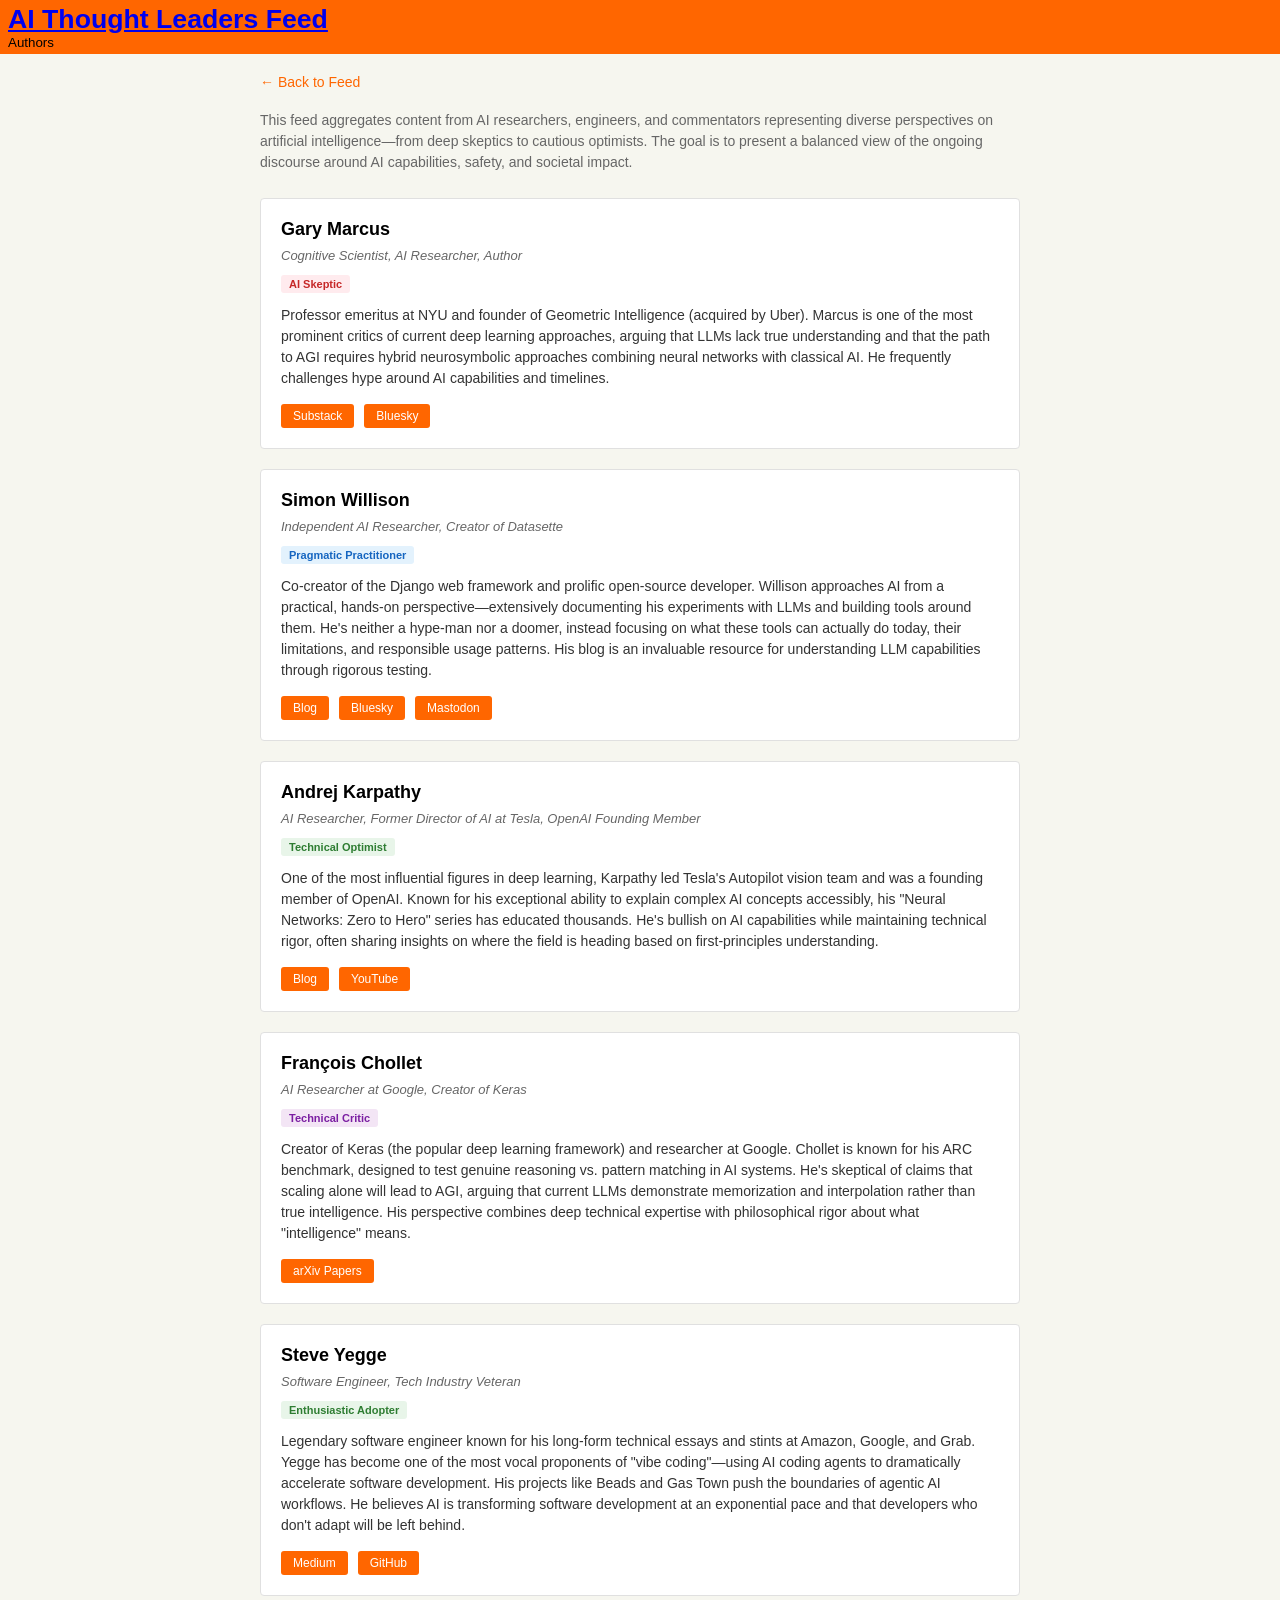
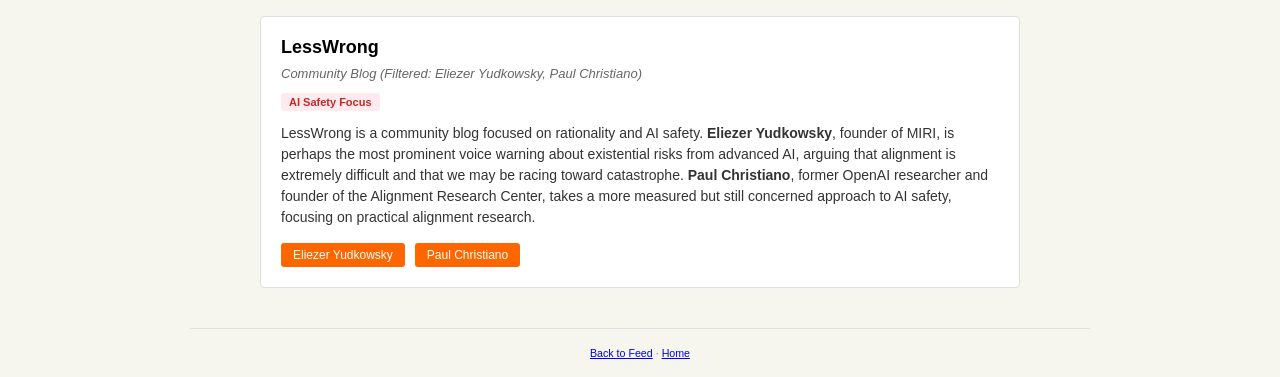
==== ai-feed-authors.html @ 3ac8f2dd "Added feed author page + fixed "Last updated" timestamp" ====
<!DOCTYPE html>
<html lang="en">
<head>
    <meta charset="UTF-8">
    <meta name="viewport" content="width=device-width, initial-scale=1.0">
    <title>AI Feed - Authors</title>
    <link rel="stylesheet" href="ai-feed.css">
    <style>
        .authors-container {
            max-width: 800px;
            margin: 0 auto;
            padding: 20px;
        }
        
        .author-card {
            background: #fff;
            border: 1px solid #e0e0e0;
            border-radius: 4px;
            padding: 20px;
            margin-bottom: 20px;
        }
        
        .author-card h2 {
            margin: 0 0 8px 0;
            font-size: 18px;
            color: #000;
        }
        
        .author-card h2 a {
            color: #000;
            text-decoration: none;
        }
        
        .author-card h2 a:hover {
            text-decoration: underline;
        }
        
        .author-role {
            font-size: 13px;
            color: #666;
            margin-bottom: 12px;
            font-style: italic;
        }
        
        .author-views {
            font-size: 14px;
            color: #333;
            line-height: 1.5;
            margin-bottom: 15px;
        }
        
        .author-stance {
            display: inline-block;
            font-size: 11px;
            padding: 3px 8px;
            border-radius: 3px;
            margin-bottom: 12px;
            font-weight: bold;
        }
        
        .stance-skeptic {
            background: #ffebee;
            color: #c62828;
        }
        
        .stance-optimist {
            background: #e8f5e9;
            color: #2e7d32;
        }
        
        .stance-pragmatist {
            background: #e3f2fd;
            color: #1565c0;
        }
        
        .stance-technical {
            background: #f3e5f5;
            color: #7b1fa2;
        }
        
        .author-links {
            display: flex;
            flex-wrap: wrap;
            gap: 10px;
        }
        
        .author-links a {
            font-size: 12px;
            color: #fff;
            background: #ff6600;
            padding: 5px 12px;
            border-radius: 3px;
            text-decoration: none;
        }
        
        .author-links a:hover {
            background: #e55c00;
        }
        
        .back-link {
            display: inline-block;
            margin-bottom: 20px;
            color: #ff6600;
            text-decoration: none;
            font-size: 14px;
        }
        
        .back-link:hover {
            text-decoration: underline;
        }
        
        .page-description {
            font-size: 14px;
            color: #666;
            margin-bottom: 25px;
            line-height: 1.5;
        }
    </style>
</head>
<body>
    <header class="feed-header">
        <h1><a href="ai-feed.html">AI Thought Leaders Feed</a></h1>
        <span class="header-subtitle">Authors</span>
    </header>

    <main class="authors-container">
        <a href="ai-feed.html" class="back-link">← Back to Feed</a>
        
        <p class="page-description">
            This feed aggregates content from AI researchers, engineers, and commentators 
            representing diverse perspectives on artificial intelligence—from deep skeptics 
            to cautious optimists. The goal is to present a balanced view of the ongoing 
            discourse around AI capabilities, safety, and societal impact.
        </p>

        <div class="author-card">
            <h2><a href="https://garymarcus.substack.com/" target="_blank">Gary Marcus</a></h2>
            <div class="author-role">Cognitive Scientist, AI Researcher, Author</div>
            <span class="author-stance stance-skeptic">AI Skeptic</span>
            <p class="author-views">
                Professor emeritus at NYU and founder of Geometric Intelligence (acquired by Uber). 
                Marcus is one of the most prominent critics of current deep learning approaches, 
                arguing that LLMs lack true understanding and that the path to AGI requires 
                hybrid neurosymbolic approaches combining neural networks with classical AI. 
                He frequently challenges hype around AI capabilities and timelines.
            </p>
            <div class="author-links">
                <a href="https://garymarcus.substack.com/" target="_blank">Substack</a>
                <a href="https://bsky.app/profile/garymarcus.bsky.social" target="_blank">Bluesky</a>
            </div>
        </div>

        <div class="author-card">
            <h2><a href="https://simonwillison.net/" target="_blank">Simon Willison</a></h2>
            <div class="author-role">Independent AI Researcher, Creator of Datasette</div>
            <span class="author-stance stance-pragmatist">Pragmatic Practitioner</span>
            <p class="author-views">
                Co-creator of the Django web framework and prolific open-source developer. 
                Willison approaches AI from a practical, hands-on perspective—extensively 
                documenting his experiments with LLMs and building tools around them. 
                He's neither a hype-man nor a doomer, instead focusing on what these tools 
                can actually do today, their limitations, and responsible usage patterns. 
                His blog is an invaluable resource for understanding LLM capabilities through rigorous testing.
            </p>
            <div class="author-links">
                <a href="https://simonwillison.net/" target="_blank">Blog</a>
                <a href="https://bsky.app/profile/simonwillison.net" target="_blank">Bluesky</a>
                <a href="https://fedi.simonwillison.net/@simon" target="_blank">Mastodon</a>
            </div>
        </div>

        <div class="author-card">
            <h2><a href="https://karpathy.github.io/" target="_blank">Andrej Karpathy</a></h2>
            <div class="author-role">AI Researcher, Former Director of AI at Tesla, OpenAI Founding Member</div>
            <span class="author-stance stance-optimist">Technical Optimist</span>
            <p class="author-views">
                One of the most influential figures in deep learning, Karpathy led Tesla's 
                Autopilot vision team and was a founding member of OpenAI. Known for his 
                exceptional ability to explain complex AI concepts accessibly, his "Neural 
                Networks: Zero to Hero" series has educated thousands. He's bullish on AI 
                capabilities while maintaining technical rigor, often sharing insights on 
                where the field is heading based on first-principles understanding.
            </p>
            <div class="author-links">
                <a href="https://karpathy.github.io/" target="_blank">Blog</a>
                <a href="https://www.youtube.com/@AndrejKarpathy" target="_blank">YouTube</a>
            </div>
        </div>

        <div class="author-card">
            <h2><a href="https://fchollet.com/" target="_blank">François Chollet</a></h2>
            <div class="author-role">AI Researcher at Google, Creator of Keras</div>
            <span class="author-stance stance-technical">Technical Critic</span>
            <p class="author-views">
                Creator of Keras (the popular deep learning framework) and researcher at Google. 
                Chollet is known for his ARC benchmark, designed to test genuine reasoning 
                vs. pattern matching in AI systems. He's skeptical of claims that scaling 
                alone will lead to AGI, arguing that current LLMs demonstrate memorization 
                and interpolation rather than true intelligence. His perspective combines 
                deep technical expertise with philosophical rigor about what "intelligence" means.
            </p>
            <div class="author-links">
                <a href="https://arxiv.org/search/?searchtype=author&query=Chollet" target="_blank">arXiv Papers</a>
            </div>
        </div>

        <div class="author-card">
            <h2><a href="https://steve-yegge.medium.com/" target="_blank">Steve Yegge</a></h2>
            <div class="author-role">Software Engineer, Tech Industry Veteran</div>
            <span class="author-stance stance-optimist">Enthusiastic Adopter</span>
            <p class="author-views">
                Legendary software engineer known for his long-form technical essays and stints 
                at Amazon, Google, and Grab. Yegge has become one of the most vocal proponents 
                of "vibe coding"—using AI coding agents to dramatically accelerate software 
                development. His projects like Beads and Gas Town push the boundaries of 
                agentic AI workflows. He believes AI is transforming software development 
                at an exponential pace and that developers who don't adapt will be left behind.
            </p>
            <div class="author-links">
                <a href="https://steve-yegge.medium.com/" target="_blank">Medium</a>
                <a href="https://github.com/steveyegge" target="_blank">GitHub</a>
            </div>
        </div>

        <div class="author-card">
            <h2><a href="https://www.lesswrong.com/" target="_blank">LessWrong</a></h2>
            <div class="author-role">Community Blog (Filtered: Eliezer Yudkowsky, Paul Christiano)</div>
            <span class="author-stance stance-skeptic">AI Safety Focus</span>
            <p class="author-views">
                LessWrong is a community blog focused on rationality and AI safety. 
                <strong>Eliezer Yudkowsky</strong>, founder of MIRI, is perhaps the most prominent 
                voice warning about existential risks from advanced AI, arguing that alignment 
                is extremely difficult and that we may be racing toward catastrophe. 
                <strong>Paul Christiano</strong>, former OpenAI researcher and founder of the 
                Alignment Research Center, takes a more measured but still concerned approach 
                to AI safety, focusing on practical alignment research.
            </p>
            <div class="author-links">
                <a href="https://www.lesswrong.com/users/eliezer_yudkowsky" target="_blank">Eliezer Yudkowsky</a>
                <a href="https://www.lesswrong.com/users/paulfchristiano" target="_blank">Paul Christiano</a>
            </div>
        </div>
    </main>

    <footer class="feed-footer">
        <p>
            <a href="ai-feed.html">Back to Feed</a> · 
            <a href="index.html">Home</a>
        </p>
    </footer>
</body>
</html>
---- ai-feed.css ----
/* AI Feed - Isolated Styles */
/* HN-inspired minimal design */

* {
    margin: 0;
    padding: 0;
    box-sizing: border-box;
}

body {
    font-family: Verdana, Geneva, sans-serif;
    font-size: 10pt;
    background-color: #f6f6ef;
    color: #000;
    min-height: 100vh;
    display: flex;
    flex-direction: column;
}

/* Header */
.feed-header {
    background-color: #ff6600;
    padding: 4px 8px;
}

.header-content {
    max-width: 900px;
    margin: 0 auto;
    display: flex;
    align-items: center;
    justify-content: space-between;
    flex-wrap: wrap;
    gap: 8px;
}

.header-title {
    display: flex;
    align-items: center;
    gap: 8px;
}

.header-icon {
    display: inline-flex;
    align-items: center;
    justify-content: center;
    width: 18px;
    height: 18px;
    background-color: #fff;
    color: #ff6600;
    font-weight: bold;
    font-size: 12px;
}

.header-title h1 {
    font-size: 10pt;
    font-weight: bold;
    color: #000;
}

.header-filter {
    display: flex;
    align-items: center;
    gap: 6px;
}

.header-filter label {
    font-size: 9pt;
    color: #000;
}

.header-filter select {
    font-size: 9pt;
    padding: 2px 4px;
    border: 1px solid #828282;
    background: #fff;
    cursor: pointer;
}

/* Main Feed Container */
.feed-container {
    max-width: 900px;
    margin: 0 auto;
    width: 100%;
    padding: 8px;
    flex: 1;
}

.feed-list {
    background-color: #f6f6ef;
}

/* Loading & Empty States */
.loading,
.empty-state,
.error-state {
    padding: 20px;
    text-align: center;
    color: #828282;
}

.error-state {
    color: #ff6600;
}

/* Individual Feed Item */
.feed-item {
    padding: 4px 0;
    border-bottom: 1px solid #e0e0e0;
}

.feed-item:last-child {
    border-bottom: none;
}

.feed-item-row {
    display: flex;
    align-items: flex-start;
    gap: 6px;
}

.feed-item-number {
    color: #828282;
    font-size: 9pt;
    min-width: 24px;
    text-align: right;
    padding-top: 1px;
}

.feed-item-content {
    flex: 1;
}

.feed-item-title {
    line-height: 1.3;
}

.feed-item-title a {
    color: #000;
    text-decoration: none;
}

.feed-item-title a:visited {
    color: #828282;
}

.feed-item-title a:hover {
    text-decoration: underline;
}

.feed-item-source {
    color: #828282;
    font-size: 8pt;
    margin-left: 4px;
}

.feed-item-meta {
    font-size: 8pt;
    color: #828282;
    margin-top: 2px;
}

.feed-item-author {
    color: #000;
    font-weight: normal;
}

/* Footer */
.feed-footer {
    max-width: 900px;
    margin: 0 auto;
    width: 100%;
    padding: 16px 8px;
    text-align: center;
    color: #828282;
    font-size: 8pt;
    border-top: 1px solid #e0e0e0;
    background-color: #f6f6ef;
}

.feed-footer p {
    margin: 2px 0;
}

.last-updated {
    font-style: italic;
}

/* Responsive */
@media (max-width: 600px) {
    .header-content {
        flex-direction: column;
        align-items: flex-start;
    }
    
    .header-filter {
        width: 100%;
    }
    
    .header-filter select {
        flex: 1;
    }
    
    .feed-item-number {
        min-width: 20px;
    }
}
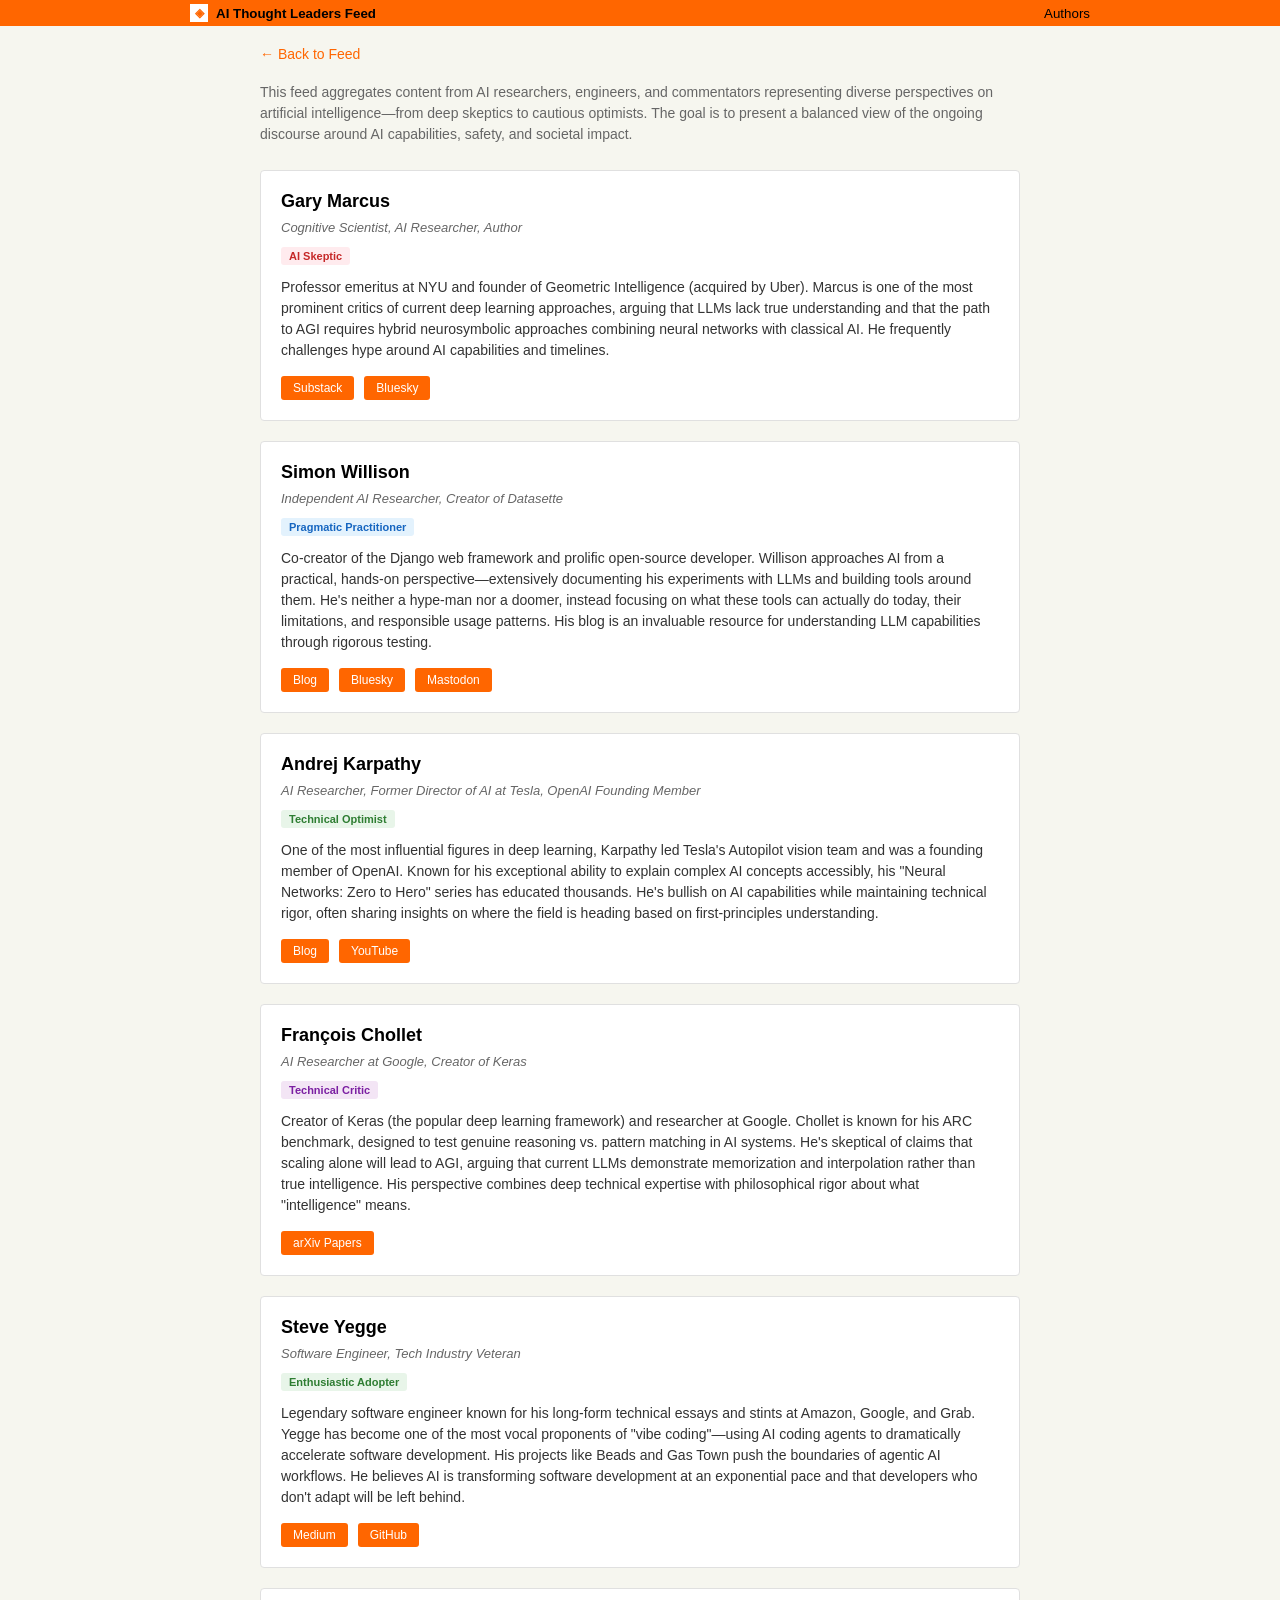
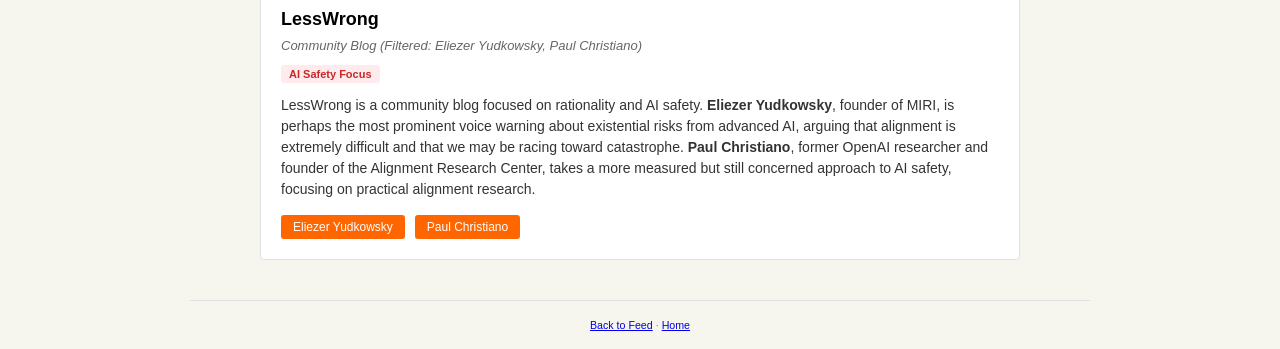
==== commit 6f2b7a0c: "Style fixes" ====
--- a/ai-feed-authors.html
+++ b/ai-feed-authors.html
@@ -119,8 +119,15 @@
 </head>
 <body>
     <header class="feed-header">
-        <h1><a href="ai-feed.html">AI Thought Leaders Feed</a></h1>
-        <span class="header-subtitle">Authors</span>
+        <div class="header-content">
+            <div class="header-title">
+                <span class="header-icon">◈</span>
+                <h1><a href="ai-feed.html" style="color: inherit; text-decoration: none;">AI Thought Leaders Feed</a></h1>
+            </div>
+            <div class="header-nav">
+                <span class="header-subtitle">Authors</span>
+            </div>
+        </div>
     </header>
 
     <main class="authors-container">
